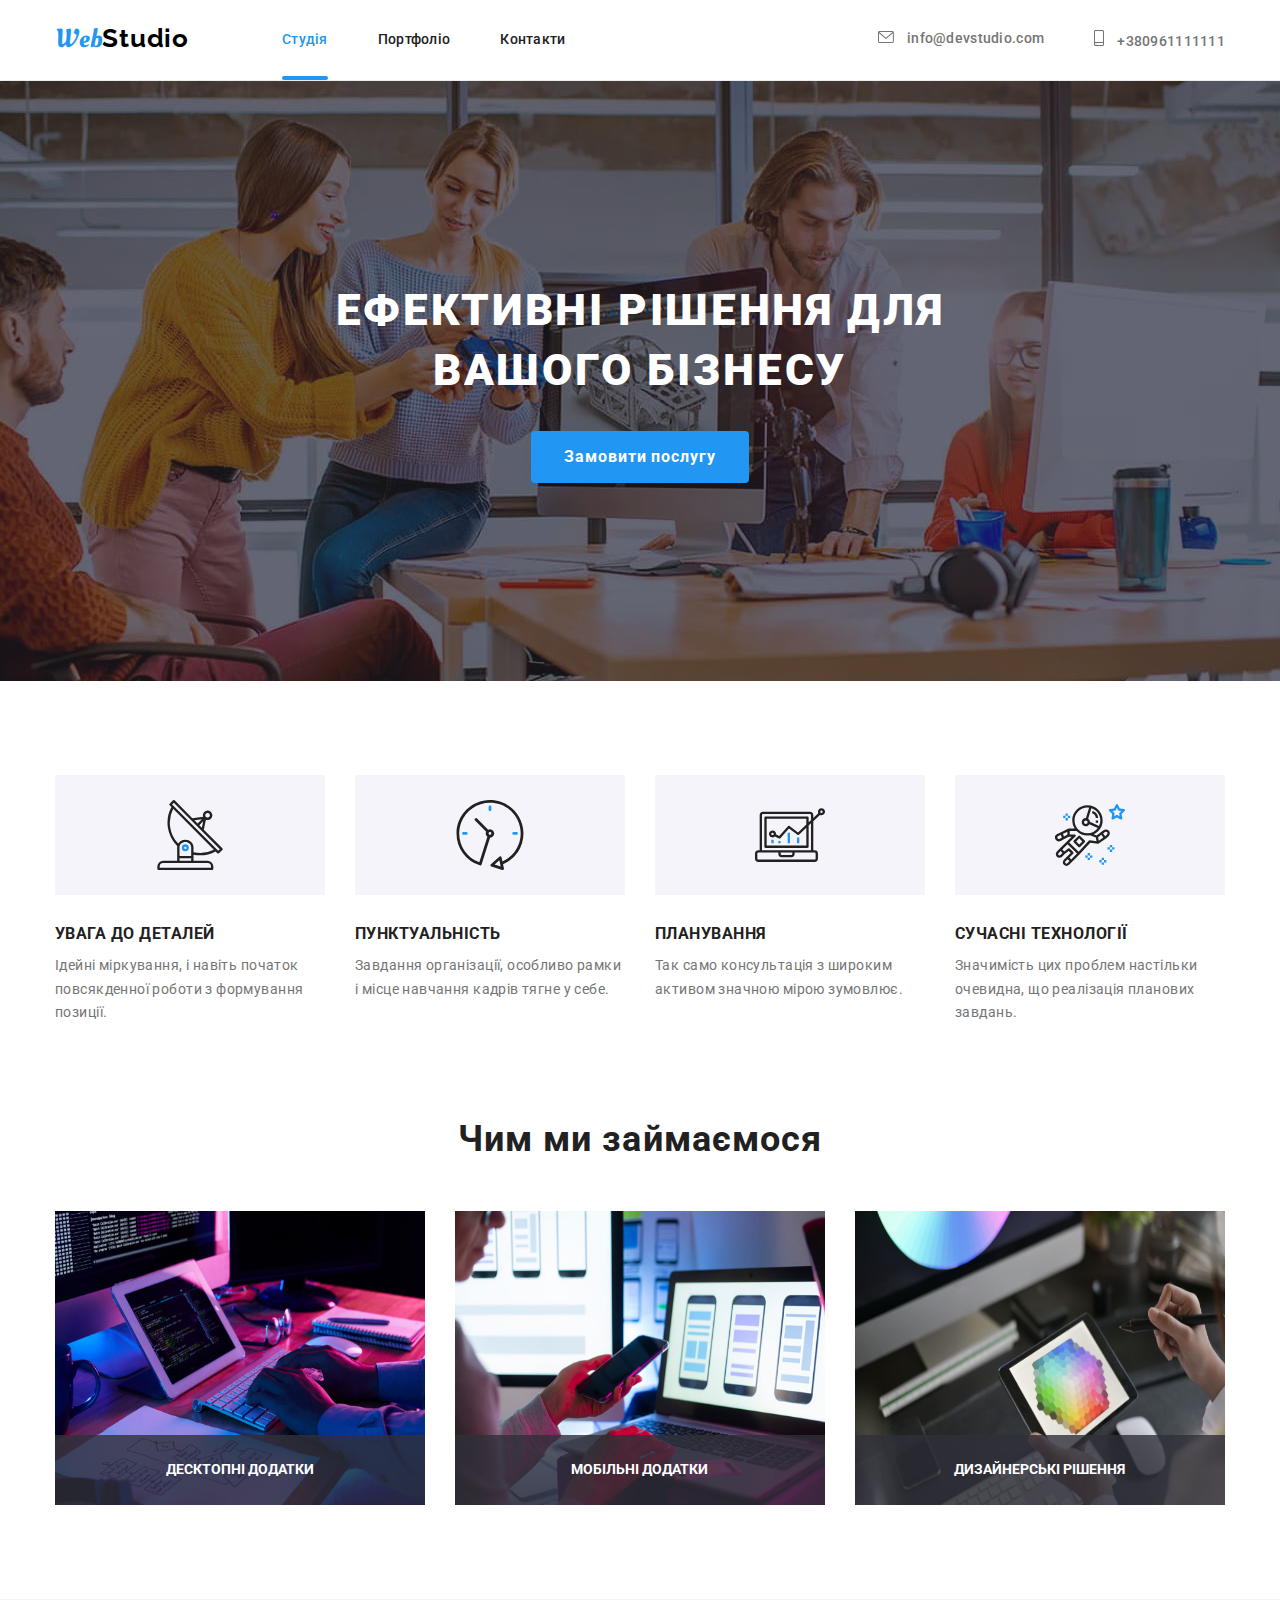
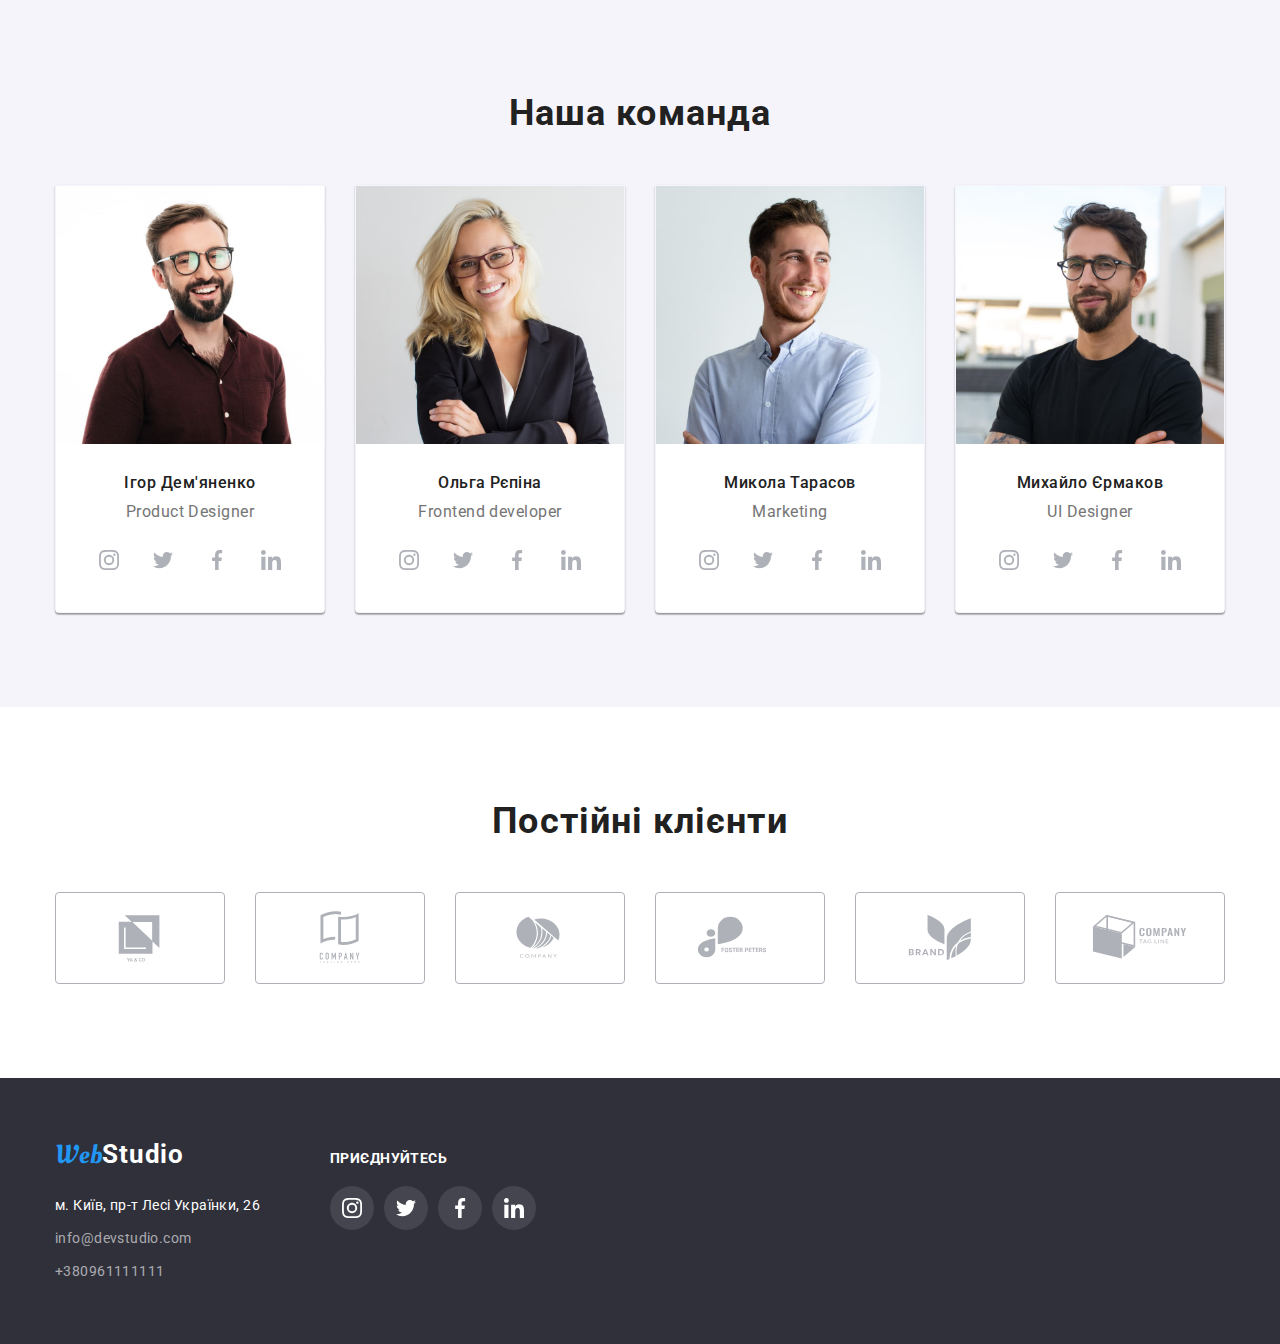
==== index.html @ 3631f1b7 "Copy from 5 to 6" ====
<!DOCTYPE html>
<html lang="uk">
  <head>
    <meta charset="UTF-8" />
    <meta http-equiv="X-UA-Compatible" content="IE=edge" />
    <meta name="viewport" content="width=device-width, initial-scale=1.0" />
    <title>WebStudio</title>
    <link
      href="https://fonts.googleapis.com/css2?family=Oleo+Script&family=Raleway:wght@700&family=Roboto:wght@400;500;700;900&display=swap"
      rel="stylesheet"
    />

    <link
      rel="stylesheet"
      href="https://cdnjs.cloudflare.com/ajax/libs/modern-normalize/1.1.0/modern-normalize.min.css"
      integrity="sha512-wpPYUAdjBVSE4KJnH1VR1HeZfpl1ub8YT/NKx4PuQ5NmX2tKuGu6U/JRp5y+Y8XG2tV+wKQpNHVUX03MfMFn9Q=="
      crossorigin="anonymous"
      referrerpolicy="no-referrer"
    />

    <link rel="stylesheet" href="./css/styles.css" />
  </head>
  <body>
    <!-- Page header -->
    <header class="header">
      <div class="container nav">
        <!-- The logo is a link -->
        <a href="/" class="logo link"> <span class="web">Web</span>Studio </a>
        <!-- Main navigation -->
        <nav>
          <ul class="site-nav list">
            <li class="item"><a href="" class="link current">Студія</a></li>
            <li class="item">
              <a href="./portfolio.html" class="link">Портфоліо</a>
            </li>
            <li class="item"><a href="" class="link">Контакти</a></li>
          </ul>
        </nav>
        <ul class="contacts list">
          <li class="item">
            <a href="maito:info@devstudio.com" class="link">
              <svg class="icon" width="16" height="12">
                <use href="./img/icons.svg#icon-envelope"></use>
              </svg>
              info@devstudio.com
            </a>
          </li>
          <li class="item">
            <a href="tel:+380961111111" class="link">
              <svg class="icon" width="10" height="16">
                <use href="./img/icons.svg#icon-smartphone"></use>
              </svg>
              +380961111111</a
            >
          </li>
        </ul>
      </div>
    </header>
    <!-- Unique page content -->
    <main>
      <section class="business">
        <div class="container">
          <h1 class="business-title">
            Ефективні рішення для <br />
            вашого бізнесу
          </h1>
          <button type="button" class="button" data-modal-open>
            Замовити послугу
          </button>
        </div>
        <!-- Backdrop -->
        <div class="backdrop is-hidden" data-modal>
          <div class="modal">
            <button type="button" class="icon-button" data-modal-close>
              <svg class="icon-comand-button" width="18" height="18">
                <use href="./img/icons.svg#icon-close"></use>
              </svg>
            </button>
          </div>
        </div>
      </section>
      <section class="section section-priority">
        <div class="container">
          <h2 class="section-title visually-hidden">Пріоритети</h2>
          <ul class="priority list">
            <li class="item">
              <div class="icon-features">
                <svg width="70" height="70">
                  <use href="./img/icons.svg#icon-antenna"></use>
                </svg>
              </div>

              <h3 class="section-title">УВАГА ДО ДЕТАЛЕЙ</h3>
              <p class="section-text">
                Ідейні міркування, і навіть початок повсякденної роботи з
                формування позиції.
              </p>
            </li>
            <li class="item">
              <div class="icon-features">
                <svg width="70" height="70">
                  <use href="./img/icons.svg#icon-clock"></use>
                </svg>
              </div>

              <h3 class="section-title">ПУНКТУАЛЬНІСТЬ</h3>
              <p class="section-text">
                Завдання організації, особливо рамки і місце навчання кадрів
                тягне у себе.
              </p>
            </li>
            <li class="item">
              <div class="icon-features">
                <svg width="70" height="70">
                  <use href="./img/icons.svg#icon-diagram"></use>
                </svg>
              </div>

              <h3 class="section-title">ПЛАНУВАННЯ</h3>
              <p class="section-text">
                Так само консультація з широким активом значною мірою зумовлює.
              </p>
            </li>

            <li class="item">
              <div class="icon-features">
                <svg width="70" height="70">
                  <use href="./img/icons.svg#icon-astronaut"></use>
                </svg>
              </div>

              <h3 class="section-title">СУЧАСНІ ТЕХНОЛОГІЇ</h3>
              <p class="section-text">
                Значимість цих проблем настільки очевидна, що реалізація
                планових завдань.
              </p>
            </li>
          </ul>
        </div>
      </section>
      <section class="section work">
        <div class="container">
          <h2 class="work-title">Чим ми займаємося</h2>
          <ul class="working list">
            <li class="item img-position">
              <img
                src="./img/photo5.jpg"
                alt="Coding"
                width="370"
                height="294"
              />
              <h3 class="position">ДЕСКТОПНІ ДОДАТКИ</h3>
            </li>
            <li class="item img-position">
              <img
                src="./img/photo6.jpg"
                alt="Mobile phone"
                width="370"
                height="294"
              />
              <h3 class="position">МОБІЛЬНІ ДОДАТКИ</h3>
            </li>
            <li class="item img-position">
              <img
                src="./img/photo7.jpg"
                alt="Colours"
                width="370"
                height="294"
              />
              <h3 class="position">ДИЗАЙНЕРСЬКІ РІШЕННЯ</h3>
            </li>
          </ul>
        </div>
      </section>
      <section class="section comand">
        <div class="container">
          <h2 class="comand-title">Наша команда</h2>
          <ul class="comand-list list">
            <li class="item">
              <img src="./img/photo1.jpg" alt="Product designer" width="270" />
              <div class="job-title">
                <h3 class="comand-name">Ігор Дем'яненко</h3>
                <p lang="en" class="comand-prof">Product Designer</p>

                <ul class="list comand-social">
                  <li class="icon-items">
                    <a href="" class="icon-link"
                      ><svg class="icon-comand" width="20" height="20">
                        <use href="./img/icons.svg#icon-instagram"></use></svg
                    ></a>
                  </li>
                  <li class="icon-items">
                    <a href="" class="icon-link"
                      ><svg class="icon-comand" width="20" height="20">
                        <use href="./img/icons.svg#icon-twitter"></use></svg
                    ></a>
                  </li>
                  <li class="icon-items">
                    <a href="" class="icon-link"
                      ><svg class="icon-comand" width="20" height="20">
                        <use href="./img/icons.svg#icon-facebook"></use></svg
                    ></a>
                  </li>
                  <li class="icon-items">
                    <a href="" class="icon-link"
                      ><svg class="icon-comand" width="20" height="20">
                        <use href="./img/icons.svg#icon-linkedin"></use></svg
                    ></a>
                  </li>
                </ul>
              </div>
            </li>
            <li class="item">
              <img
                src="./img/photo3.jpg"
                alt="Frontend developer"
                width="270"
              />
              <div class="job-title">
                <h3 class="comand-name">Ольга Рєпіна</h3>
                <p lang="en" class="comand-prof">Frontend developer</p>
                <ul class="list comand-social">
                  <li class="icon-items">
                    <a href="" class="icon-link"
                      ><svg class="icon-comand" width="20" height="20">
                        <use href="./img/icons.svg#icon-instagram"></use></svg
                    ></a>
                  </li>
                  <li class="icon-items">
                    <a href="" class="icon-link"
                      ><svg class="icon-comand" width="20" height="20">
                        <use href="./img/icons.svg#icon-twitter"></use></svg
                    ></a>
                  </li>
                  <li class="icon-items">
                    <a href="" class="icon-link"
                      ><svg class="icon-comand" width="20" height="20">
                        <use href="./img/icons.svg#icon-facebook"></use></svg
                    ></a>
                  </li>
                  <li class="icon-items">
                    <a href="" class="icon-link"
                      ><svg class="icon-comand" width="20" height="20">
                        <use href="./img/icons.svg#icon-linkedin"></use></svg
                    ></a>
                  </li>
                </ul>
              </div>
            </li>
            <li class="item">
              <img src="./img/photo4.jpg" alt="Marketing" width="270" />
              <div class="job-title">
                <h3 class="comand-name">Микола Тарасов</h3>
                <p lang="en" class="comand-prof">Marketing</p>
                <ul class="list comand-social">
                  <li class="icon-items">
                    <a href="" class="icon-link"
                      ><svg class="icon-comand" width="20" height="20">
                        <use href="./img/icons.svg#icon-instagram"></use></svg
                    ></a>
                  </li>
                  <li class="icon-items">
                    <a href="" class="icon-link"
                      ><svg class="icon-comand" width="20" height="20">
                        <use href="./img/icons.svg#icon-twitter"></use></svg
                    ></a>
                  </li>
                  <li class="icon-items">
                    <a href="" class="icon-link"
                      ><svg class="icon-comand" width="20" height="20">
                        <use href="./img/icons.svg#icon-facebook"></use></svg
                    ></a>
                  </li>
                  <li class="icon-items">
                    <a href="" class="icon-link"
                      ><svg class="icon-comand" width="20" height="20">
                        <use href="./img/icons.svg#icon-linkedin"></use></svg
                    ></a>
                  </li>
                </ul>
              </div>
            </li>
            <li class="item">
              <img src="./img/photo2.jpg" alt="UI Designer" width="270" />
              <div class="job-title">
                <h3 class="comand-name">Михайло Єрмаков</h3>
                <p lang="en" class="comand-prof">UI Designer</p>
                <ul class="list comand-social">
                  <li class="icon-items">
                    <a href="" class="icon-link"
                      ><svg class="icon-comand" width="20" height="20">
                        <use href="./img/icons.svg#icon-instagram"></use></svg
                    ></a>
                  </li>
                  <li class="icon-items">
                    <a href="" class="icon-link"
                      ><svg class="icon-comand" width="20" height="20">
                        <use href="./img/icons.svg#icon-twitter"></use></svg
                    ></a>
                  </li>
                  <li class="icon-items">
                    <a href="" class="icon-link"
                      ><svg class="icon-comand" width="20" height="20">
                        <use href="./img/icons.svg#icon-facebook"></use></svg
                    ></a>
                  </li>
                  <li class="icon-items">
                    <a href="" class="icon-link"
                      ><svg class="icon-comand" width="20" height="20">
                        <use href="./img/icons.svg#icon-linkedin"></use></svg
                    ></a>
                  </li>
                </ul>
              </div>
            </li>
          </ul>
        </div>
      </section>
      <!-- Постійні клієнти -->
      <section class="section">
        <div class="container">
          <h2 class="work-title">Постійні клієнти</h2>
          <ul class="list client-list">
            <li class="client-items">
              <a href="" class="client-link">
                <svg class="icon-client" width="106" height="60">
                  <use href="./img/icons.svg#icon-Logo"></use>
                </svg>
              </a>
            </li>
            <li class="client-items">
              <a href="" class="client-link">
                <svg class="icon-client" width="106" height="60">
                  <use href="./img/icons.svg#icon-Logo-1"></use>
                </svg>
              </a>
            </li>
            <li class="client-items">
              <a href="" class="client-link">
                <svg class="icon-client" width="106" height="60">
                  <use href="./img/icons.svg#icon-Logo-2"></use>
                </svg>
              </a>
            </li>
            <li class="client-items">
              <a href="" class="client-link">
                <svg class="icon-client" width="106" height="60">
                  <use href="./img/icons.svg#icon-Logo-3"></use>
                </svg>
              </a>
            </li>
            <li class="client-items">
              <a href="" class="client-link">
                <svg class="icon-client" width="106" height="60">
                  <use href="./img/icons.svg#icon-Logo-4"></use>
                </svg>
              </a>
            </li>
            <li class="client-items">
              <a href="" class="client-link">
                <svg class="icon-client" width="106" height="60">
                  <use href="./img/icons.svg#icon-Logo-5"></use>
                </svg>
              </a>
            </li>
          </ul>
        </div>
      </section>
    </main>
    <!-- ФУТЕР -->
    <footer class="footer">
      <div class="container social-networks">
        <div>
          <a href="/" class="logo-footer link">
            <span class="web">Web</span>Studio
          </a>
          <address>
            <ul class="address-list list">
              <li class="address item">м. Київ, пр-т Лесі Українки, 26</li>
              <li class="item">
                <a href="maito:info@devstudio.com" class="link-footer link">
                  info@devstudio.com</a
                >
              </li>
              <li class="item">
                <a href="tel:+380961111111" class="link-footer link">
                  +380961111111</a
                >
              </li>
            </ul>
          </address>
        </div>
        <div class="social-network">
          <p class="join">ПРИЄДНУЙТЕСЬ</p>
          <ul class="list social-list">
            <li class="socil-items">
              <a href="" class="social-links">
                <svg class="icon-social-links" width="20" height="20">
                  <use href="./img/icons.svg#icon-instagram"></use>
                </svg>
              </a>
            </li>
            <li class="socil-items">
              <a href="" class="social-links">
                <svg class="icon-social-links" width="20" height="20">
                  <use href="./img/icons.svg#icon-twitter"></use>
                </svg>
              </a>
            </li>
            <li class="socil-items">
              <a href="" class="social-links">
                <svg class="icon-social-links" width="20" height="20">
                  <use href="./img/icons.svg#icon-facebook"></use>
                </svg>
              </a>
            </li>
            <li class="socil-items">
              <a href="" class="social-links">
                <svg class="icon-social-links" width="20" height="20">
                  <use href="./img/icons.svg#icon-linkedin"></use>
                </svg>
              </a>
            </li>
          </ul>
        </div>
      </div>
    </footer>
    <script src="./js/modal.js"></script>
  </body>
</html>
---- css/styles.css ----
*,
*::before,
*::after {
  box-sizing: border-box;
}
img {
  display: block;
  max-width: 100%;
}

:root {
  --primary-text-color: #757575;
  --accent-color: #2196f3;
  --title-text-color: #212121;
  --secondary-text-color: #ffffff;
}
body {
  background-color: #ffffff;
  color: var(--primary-text-color);
  font-family: Roboto, sans-serif;
  font-size: 14px;
  margin: 0px;
}

.list {
  list-style: none;
  margin: 0;
  padding: 0;
}
.link {
  text-decoration: none;
}

.logo {
  color: #000000;
  font-family: 'Raleway', sans-serif;
  font-weight: 700;
  font-size: 26px;
  line-height: 1.19;
  letter-spacing: 0.03em;
  transition: color 250ms cubic-bezier(0.4, 0, 0.2, 1);
}

.logo:hover,
.logo-footer:hover {
  color: var(--accent-color);
}
.web {
  color: var(--accent-color);
  font-family: Oleo Script, cursive;
  font-size: 26px;
  line-height: 1.38;
  font-weight: 400;
  letter-spacing: 0.03em;
}
/* site-nav */
.site-nav .link {
  color: var(--title-text-color);
  font-style: normal;
  font-weight: 500;
  line-height: 1.14;
  letter-spacing: 0.02em;
  display: block;
  padding-top: 32px;
  padding-bottom: 32px;
  transition: color 250ms cubic-bezier(0.4, 0, 0.2, 1);
}

.site-nav .link:hover,
.site-nav .link:focus {
  color: var(--accent-color);
}
.site-nav .link.current {
  color: var(--accent-color);
  position: relative;
}
.link.current::after {
  content: '';
  width: 100%;
  height: 4px;
  background-color: var(--accent-color);
  display: block;
  border-radius: 2px;
  position: absolute;
  left: 0;
  bottom: 0;
}

.contacts .link {
  color: var(--primary-text-color);
  font-weight: 500;
  line-height: 1.14;
  letter-spacing: 0.02em;
  padding-top: 32px;
  padding-bottom: 32px;
  transition: color 250ms cubic-bezier(0.4, 0, 0.2, 1);
}
.contacts .link:hover,
.contacts .link:focus {
  color: var(--accent-color);
}
.business {
  background-color: #2f303a;
  text-align: center;
  padding: 200px 0px;

  max-width: 1600px;
  height: 600px;
  margin-left: auto;
  margin-right: auto;
  background-image: linear-gradient(
      to right,
      rgba(47, 48, 58, 0.4),
      rgba(47, 48, 58, 0.4)
    ),
    url('../img/hero.jpg');
  background-repeat: no-repeat;
  background-position: center;
  background-size: cover;
}

.business-title {
  color: var(--secondary-text-color);
  font-weight: 900;
  font-size: 44px;
  line-height: 1.36;
  text-align: center;
  letter-spacing: 0.06em;
  text-transform: uppercase;

  margin-bottom: 30px;
}

.button {
  font-family: inherit;
  cursor: pointer;
  color: var(--secondary-text-color);
  background-color: var(--accent-color);
  font-family: inherit;
  font-weight: 700;
  font-size: 16px;
  line-height: 1.87;
  display: inline-block;
  align-items: center;
  text-align: center;
  letter-spacing: 0.06em;

  border: 1px solid transparent;
  border-radius: 4px;
  padding: 10px 32px;
  min-width: 152px;
  transition: background-color 250ms cubic-bezier(0.4, 0, 0.2, 1);
}
.button:hover,
.button:focus {
  background-color: #188ce8;
}

.button-p {
  font-family: inherit;
  cursor: pointer;
  color: var(--title-text-color);
  background-color: #f5f4fa;
  font-weight: 500;
  font-size: 16px;
  line-height: 1.62;
  letter-spacing: 0.02em;

  border: 1px solid transparent;
  border-radius: 4px;

  display: inline-block;
  align-items: center;
  text-align: center;
  padding: 6px 22px;
  transition: background-color 250ms cubic-bezier(0.4, 0, 0.2, 1),
    color 250ms cubic-bezier(0.4, 0, 0.2, 1),
    box-shadow 250ms cubic-bezier(0.4, 0, 0.2, 1);
}
.button-p:hover,
.button-p:focus {
  color: var(--secondary-text-color);
  background-color: var(--accent-color);
  box-shadow: 0px 3px 1px rgba(0, 0, 0, 0.1), 0px 1px 2px rgba(0, 0, 0, 0.08),
    0px 2px 2px rgba(0, 0, 0, 0.12);
}

.section-title {
  color: var(--title-text-color);
  font-weight: 700;
  line-height: 1.14;
  letter-spacing: 0.03em;
  text-transform: uppercase;
}

.section-text {
  color: var(--primary-text-color);
  line-height: 1.71;
  letter-spacing: 0.03em;
}
.work-title,
.comand-title {
  color: var(--title-text-color);
  font-weight: 700;
  font-size: 36px;
  line-height: 1.16;
  text-align: center;
  letter-spacing: 0.03em;
}
/* text-position (Чим ми займаємося) */
.position {
  position: absolute;
  bottom: 0;
  left: 0;
  width: 370px;
  height: 70px;
  background: rgba(47, 48, 58, 0.8);

  text-align: center;
  padding-top: 27px;
  padding-bottom: 27px;
  color: var(--secondary-text-color);
  font-weight: 700;
  font-size: 14px;
  line-height: 1.14;
  text-transform: uppercase;
}
.img-position {
  position: relative;
}
.comand-name {
  color: var(--title-text-color);
  font-weight: 500;
  font-size: 16px;
  line-height: 1.18;
  letter-spacing: 0.03em;
}
.comand-prof {
  font-weight: 400;
  font-size: 16px;
  line-height: 1.18;
  letter-spacing: 0.03em;
  margin-bottom: 16px;
}

.name {
  color: var(--title-text-color);
  font-weight: 700;
  font-size: 18px;
  line-height: 2;
  letter-spacing: 0.06em;
}
.filter {
  color: var(--primary-text-color);
  font-weight: 400;
  font-size: 16px;
  line-height: 1.87;
  letter-spacing: 0.03em;
}
.footer {
  background-color: #2f303a;
}
.logo-footer {
  color: var(--secondary-text-color);
  font-weight: 700;
  font-size: 26px;
  line-height: 1.19;
  letter-spacing: 0.03em;
  transition: color 250ms cubic-bezier(0.4, 0, 0.2, 1);
}
.address {
  font-style: normal;
  color: var(--secondary-text-color);
  font-weight: 400;
  font-size: 14px;
  line-height: 1.71;
  letter-spacing: 0.03em;
}
.link-footer {
  color: rgba(255, 255, 255, 0.6);
  font-style: normal;
  font-weight: 400;
  font-size: 14px;
  line-height: 1.71;
  letter-spacing: 0.03em;
  transition: color 250ms cubic-bezier(0.4, 0, 0.2, 1);
}
.link-footer:hover,
.link-footer:focus {
  color: var(--accent-color);
}

.visually-hidden {
  position: absolute;
  white-space: nowrap;
  width: 1px;
  height: 1px;
  overflow: hidden;
  border: 0;
  padding: 0;
  clip: rect(0 0 0 0);
  clip-path: inset(50%);
  margin: -1px;
}
h1,
h2,
h3,
h4,
h5,
h6,
p {
  margin: 0;
}
/* Container */
.container {
  width: 1200px;
  padding-left: 15px;
  padding-right: 15px;
  margin: 0 auto;
}
/* Header */
.header {
  border-bottom: 1px solid #ececec;
}

.site-nav {
  display: flex;
  margin-left: 93px;
}
.site-nav .item:not(:last-child) {
  margin-right: 50px;
}
.contacts {
  display: flex;
  margin-left: auto;
}
.contacts .item + .item {
  margin-left: 50px;
}
.nav {
  display: flex;
  align-items: center;
}

/* Main */
.list .section-title {
  margin-bottom: 10px;
}
.priority {
  display: flex;
  flex-wrap: wrap;
}
.section {
  padding-top: 94px;
  padding-bottom: 94px;
}

.priority .item {
  width: 270px;
  margin-right: 30px;
}

.priority .item:last-child {
  margin-right: 0;
}
.working {
  display: flex;
}
.work-title {
  margin-bottom: 50px;
}
.working .item {
  margin-right: 30px;
  width: calc((100% - 60px) / 3);
}
.working .item:last-child {
  margin-right: 0;
}

.section.comand {
  background-color: #f5f4fa;
}
.comand-list {
  display: flex;
}
.comand-title {
  margin-bottom: 50px;
}
.comand-list .item {
  width: calc((100% - 90px) * 4);
  margin-right: 30px;
  border: 1px solid transparent;
  border-radius: 0px 0px 4px 4px;
  box-shadow: 0px 1px 3px rgba(0, 0, 0, 0.12), 0px 1px 1px rgba(0, 0, 0, 0.14),
    0px 2px 1px rgba(0, 0, 0, 0.2);
}
.comand-list .item:last-child {
  margin-right: 0;
}
.job-title {
  text-align: center;
  padding-top: 30px;
  padding-bottom: 30px;
  background-color: #ffffff;
}
.comand-name {
  margin-bottom: 10px;
}
.button-list {
  display: flex;
  justify-content: center;
  margin-bottom: 50px;
}

.button-list .item:not(:last-child) {
  margin-right: 8px;
}
.project-list {
  display: flex;
  flex-wrap: wrap;
  gap: 30px;
}
.project-list .item {
  width: calc((100% - 60px) / 3);
}

.hovery:hover,
.hovery:focus {
  box-shadow: 0px 3px 1px rgba(0, 0, 0, 0.1), 0px 1px 2px rgba(0, 0, 0, 0.08),
    0px 2px 2px rgba(0, 0, 0, 0.12);
}
.hovery:hover .text-overlay,
.hovery:focus .text-overlay {
  transform: translateY(0);
}
.hovery:hover .img-overlay::before,
.hovery:focus .img-overlay::before {
  transform: translateY(0);
}

.name-project {
  padding: 20px 24px;
  border: 1px solid #eeeeee;
}
.name {
  margin-bottom: 4px;
}
.section-priority {
  padding-bottom: 0px;
}

/* Footer */

.footer {
  padding-top: 60px;
  padding-bottom: 60px;
}

.logo-footer {
  display: inline-block;
  margin-bottom: 20px;
}

.address-list .item {
  margin-bottom: 9px;
}

.address-list .item:last-child {
  margin-bottom: 0px;
}

/* Спрайт */
.icon {
  fill: currentColor;
  margin-right: 10px;
}
.icon-features {
  display: flex;
  justify-content: center;
  align-items: center;
  background-color: #f5f4fa;
  margin-bottom: 30px;
  height: 120px;
}

.social-links {
  width: 44px;
  height: 44px;
  border-radius: 50%;
  background-color: rgba(255, 255, 255, 0.1);
  text-decoration: none;
  display: flex;
  align-items: center;
  justify-content: center;
  transition: background-color 250ms cubic-bezier(0.4, 0, 0.2, 1);
}

.social-networks {
  display: flex;
  align-items: baseline;
}

.social-network {
  margin-left: 70px;
}

.social-list {
  display: flex;
  gap: 10px;
}

.icon-social-links {
  fill: var(--secondary-text-color);
}

.social-links:hover,
.social-links:focus {
  background-color: var(--accent-color);
}

.join {
  text-align: left;
  margin-bottom: 20px;
  font-weight: 700;
  letter-spacing: 0.03em;
  text-transform: uppercase;
  color: #ffffff;
}

.comand-social {
  display: flex;
  align-items: center;
  justify-content: center;
}
.icon-comand {
  fill: #afb1b8;
  transition: fill 250ms cubic-bezier(0.4, 0, 0.2, 1);
}
.icon-items {
  margin-left: 10px;
}
.icon-items:nth-child(1) {
  margin-left: 0px;
}
.icon-link {
  width: 44px;
  height: 44px;
  text-decoration: none;
  display: flex;
  border-radius: 50%;
  align-items: center;
  justify-content: center;
  transition: background-color 250ms cubic-bezier(0.4, 0, 0.2, 1);
}

.icon-link:hover,
.icon-link:focus {
  background-color: var(--accent-color);
  border-radius: 50%;
}
.icon-link:hover .icon-comand,
.icon-link:focus .icon-comand {
  fill: #ffffff;
}
.icon-client {
  fill: #afb1b8;
  transition: fill 250ms cubic-bezier(0.4, 0, 0.2, 1);
}
.client-list {
  display: flex;
  align-items: center;
  justify-content: center;
}
.client-link {
  text-decoration: none;
  display: flex;
  align-items: center;
  justify-content: center;
  width: 170px;
  height: 92px;
  border: 1px solid #afb1b8;
  border-radius: 4px;
  transition: border 250ms cubic-bezier(0.4, 0, 0.2, 1);
}
.client-items {
  margin-left: 30px;
}

.client-items:nth-child(1) {
  margin-left: 0px;
}
.client-link:hover,
.client-link:focus {
  fill: var(--accent-color);
  border: 1px solid var(--accent-color);
}
.client-link:hover .icon-client,
.client-link:focus .icon-client {
  fill: var(--accent-color);
}

/* Backdrop */
.backdrop {
  position: fixed;
  top: 0;
  left: 0;
  width: 100%;
  height: 100%;
  background-color: rgba(0, 0, 0, 0.2);
  opacity: 1;
  transition: opacity 250ms cubic-bezier(0.4, 0, 0.2, 1);
}
.backdrop.is-hidden {
  opacity: 0;
  pointer-events: none;
  visibility: hidden;
}
.backdrop.is-hidden .modal {
  transform: translate(-50%, -50%) scale(0.9);
}
.modal {
  position: absolute;
  top: 50%;
  left: 50%;
  min-height: 581px;
  min-width: 528px;
  background-color: #ffffff;
  box-shadow: 0px 1px 3px rgba(0, 0, 0, 0.12), 0px 1px 1px rgba(0, 0, 0, 0.14),
    0px 2px 1px rgba(0, 0, 0, 0.2);
  border-radius: 4px;
  transform: translate(-50%, -50%) scale(1);
  transition: transform 250ms cubic-bezier(0.4, 0, 0.2, 1);
}
.icon-comand-button {
  fill: #000000;
}

.icon-button {
  width: 30px;
  height: 30px;
  text-decoration: none;
  border-radius: 50%;
  background-color: #ffffff;
  border: 1px solid rgba(0, 0, 0, 0.1);
  display: flex;
  align-items: center;
  justify-content: center;
  position: absolute;
  top: 8px;
  right: 8px;
}

/* OVERLAY PORTFOLIO */
.overlay {
  position: relative;
  overflow: hidden;
}

.img-overlay::before {
  display: inline-block;
  position: absolute;
  content: '';
  top: 0;
  left: 0;
  width: 100%;
  height: 100%;
  background-color: rgba(33, 150, 243, 0.9);
  transform: translateY(100%);
  transition: transform 250ms cubic-bezier(0.4, 0, 0.2, 1);
}
.text-overlay {
  position: absolute;
  top: 0;
  left: 0;
  transform: translateY(100%);
  transition: transform 250ms cubic-bezier(0.4, 0, 0.2, 1);
  display: inline-block;
  text-align: left;
  padding: 63px 24px;
  font-weight: 400;
  font-size: 18px;
  line-height: 1.55;
  color: var(--secondary-text-color);
  letter-spacing: 0.03em;
}

/* .icon-link:hover,
    .icon-link:focus {
      background-color: var(--accent-color);
      border-radius: 50%;} */
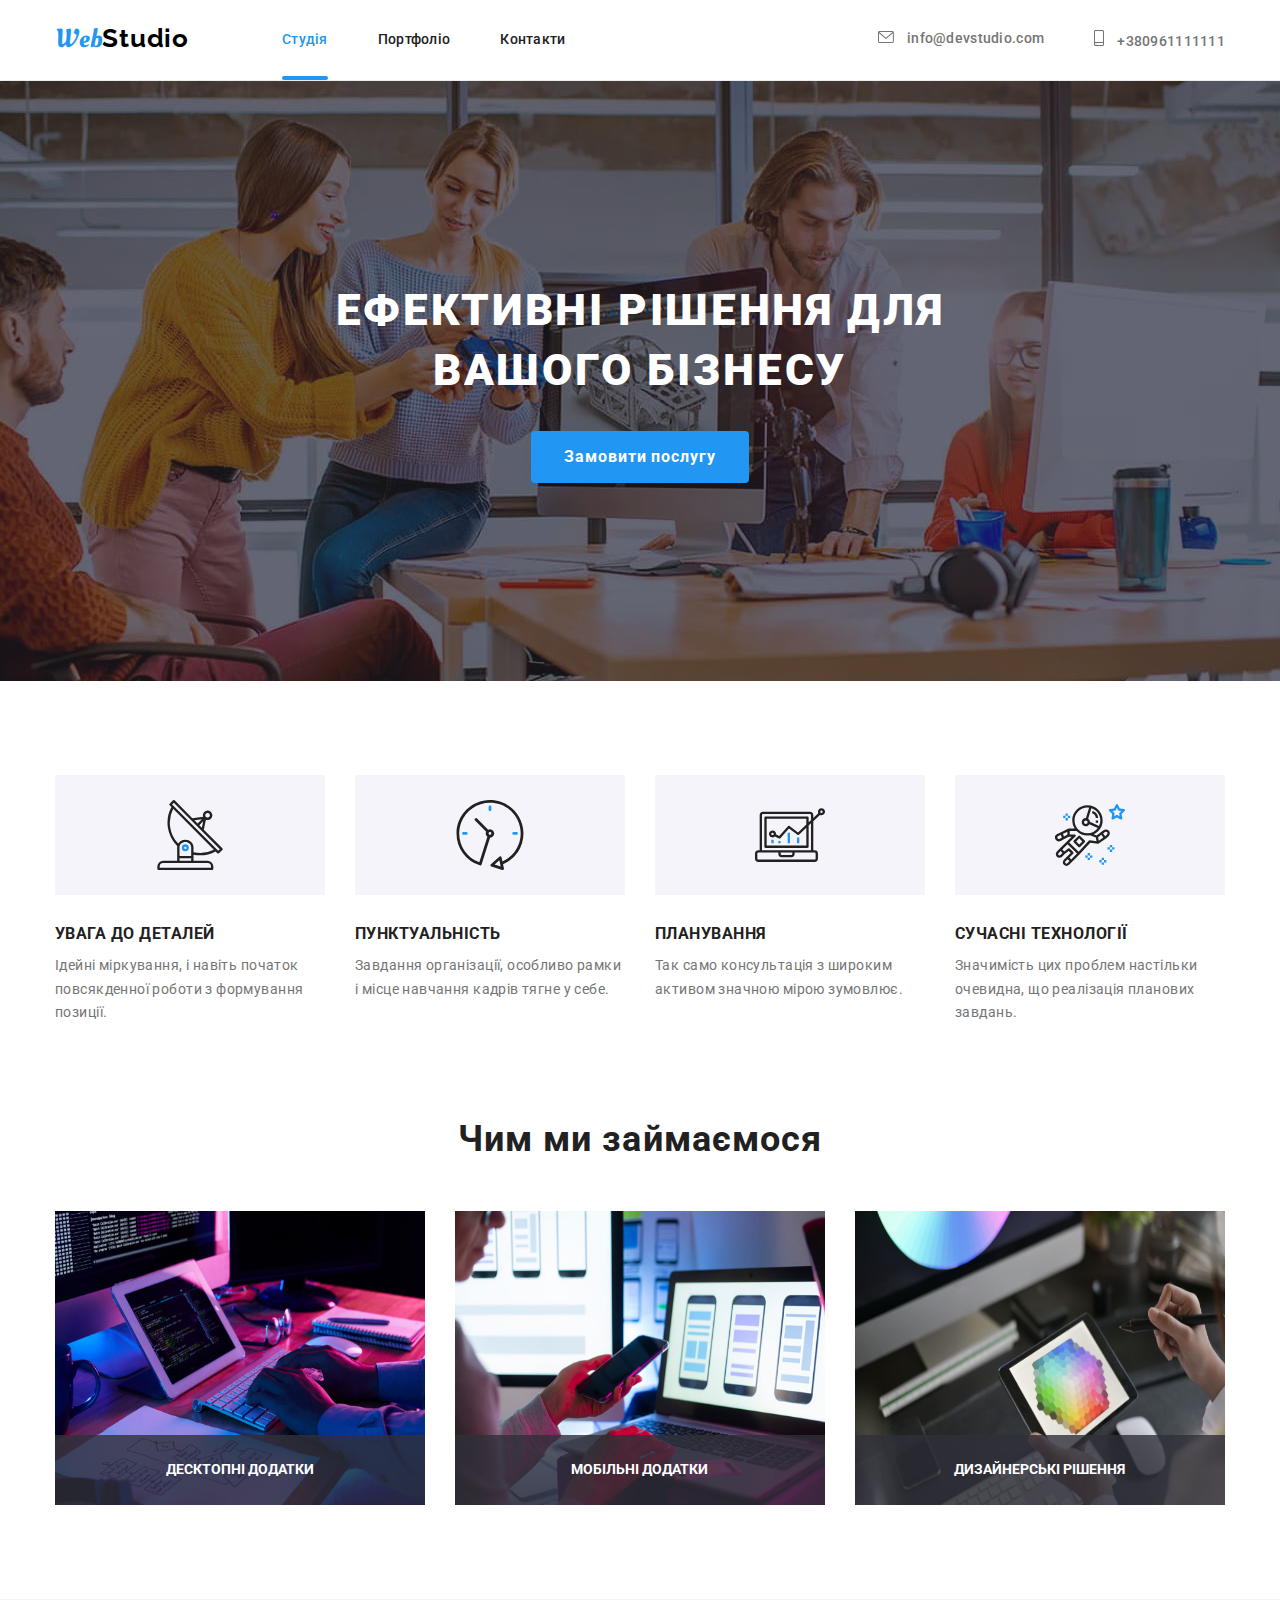
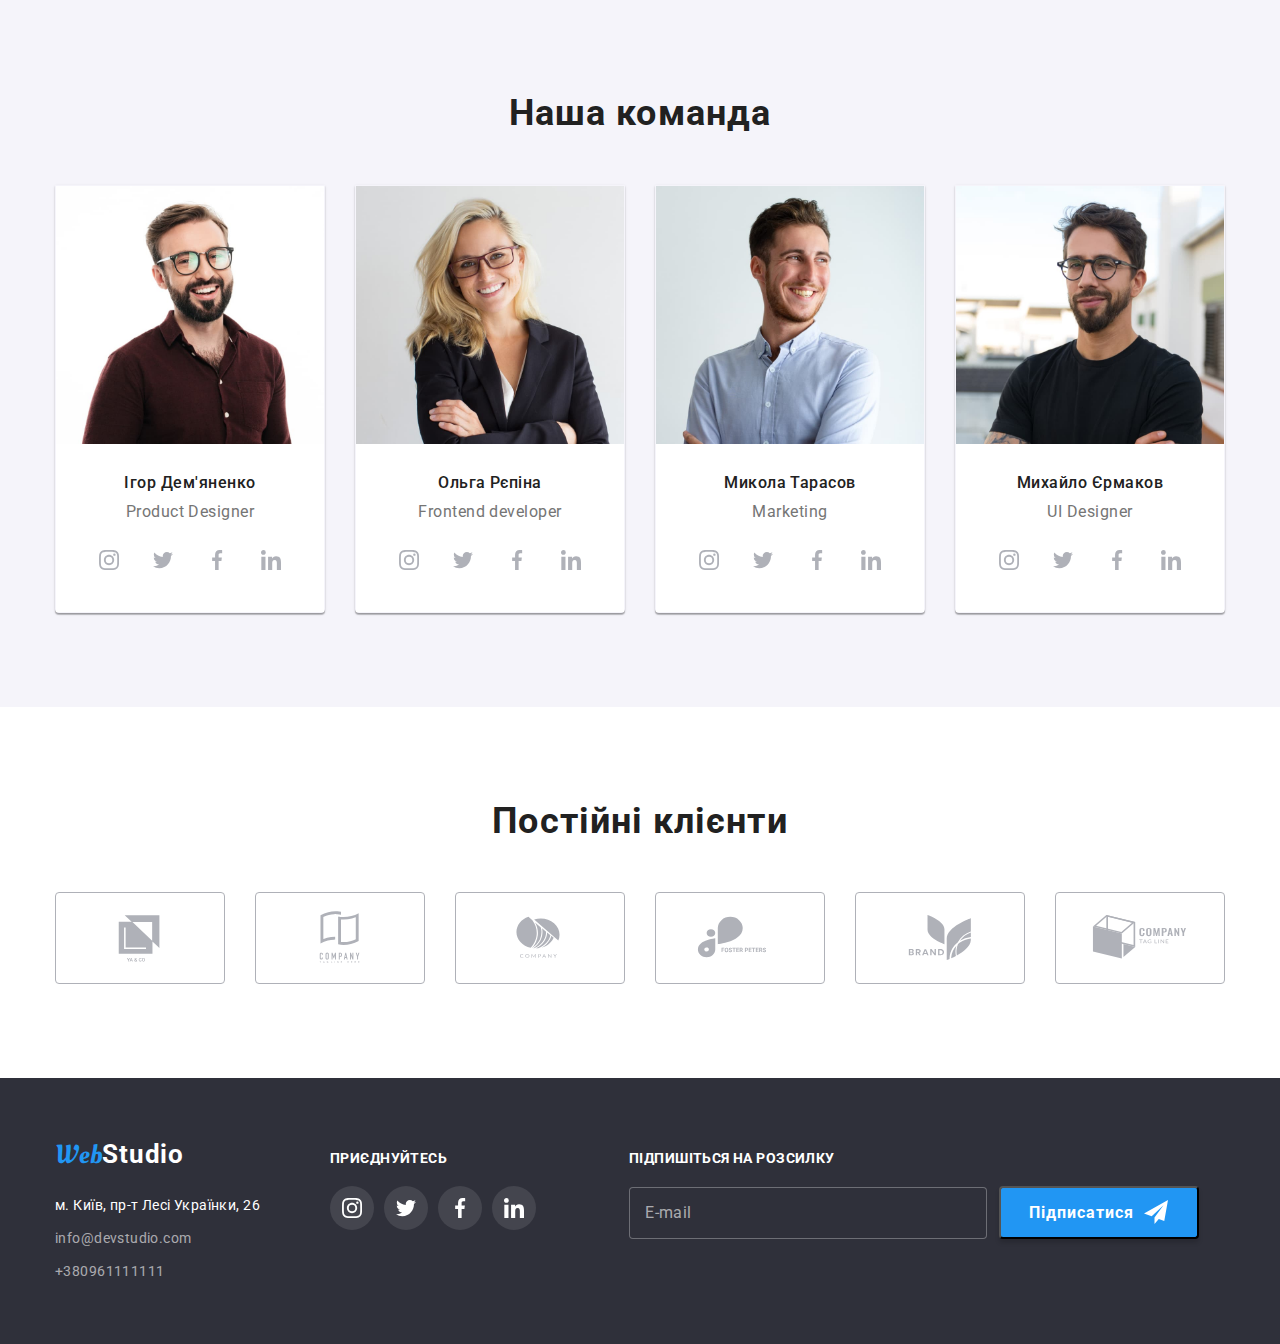
==== commit 2cf97f89: "Hw-06 footer form finish" ====
--- a/index.html
+++ b/index.html
@@ -423,7 +423,24 @@
             </li>
           </ul>
         </div>
+
+            <!-- FORM -->
+            <form class="form">
+              <div class="form-group">
+                <label class="form-label">
+                  <span class="label-text">Підпишіться на розсилку</span>
+                  <input type="email" name="mail" placeholder="E-mail" class="form-input">
+                </label>
+                <button type="submit" class="button-form">Підписатися
+                  <svg class="icon-form" width="24" height="24">
+                    <use href="./img/icons.svg#icon-send"></use>
+                  </svg>
+                </button>
+              </div>
+              
+            </form>
       </div>
+                       
     </footer>
     <script src="./js/modal.js"></script>
   </body>
--- a/css/styles.css
+++ b/css/styles.css
@@ -684,6 +684,72 @@
   letter-spacing: 0.03em;
 }
 
+                /* FORM */
+
+.form {
+  margin-left: 93px;
+}
+.form-label {
+  display: flex;
+  flex-direction: column;
+} 
+.form-group {
+  display:flex;
+  align-items:flex-end;
+}
+.button-form {
+    font-family: inherit;
+    cursor: pointer;
+    color: var(--secondary-text-color);
+    background-color: var(--accent-color);
+    
+    font-weight: 700;
+    font-size: 16px;
+    line-height: 1.87;
+    display: flex;
+    align-items: center;
+    text-align: center;
+    letter-spacing: 0.06em;
+    margin-left: 12px;
+    box-shadow: 0px 4px 4px rgba(0, 0, 0, 0.15);
+    border-radius: 4px;
+    padding: 10px 28px;
+    min-width: 200px;
+    transition: background-color 250ms cubic-bezier(0.4, 0, 0.2, 1);
+}
+.label-text {
+   font-family:inherit;
+
+    font-weight: 700;
+    font-size: 14px;
+    line-height: 1.14;
+    letter-spacing: 0.03em;
+    text-transform: uppercase;
+    color:var(--secondary-text-color);
+    margin-bottom: 20px;
+}
+.form-input {
+  padding: 15px;
+  border: 1px solid rgba(255, 255, 255, 0.3);
+  border-radius: 4px;
+  font-family: inherit;
+  font-size: 16px;
+  line-height: 1.25;
+  letter-spacing: 0.03em;
+  background-color: #2F303A;
+  min-width: 358px;
+  
+}
+.form-input::placeholder {
+  color: rgba(255, 255, 255, 0.6);
+}
+.icon-form {
+  fill: currentColor;
+  margin-left: 10px;
+  }
+
+
+
 /* .icon-link:hover,
     .icon-link:focus {
       background-color: var(--accent-color);
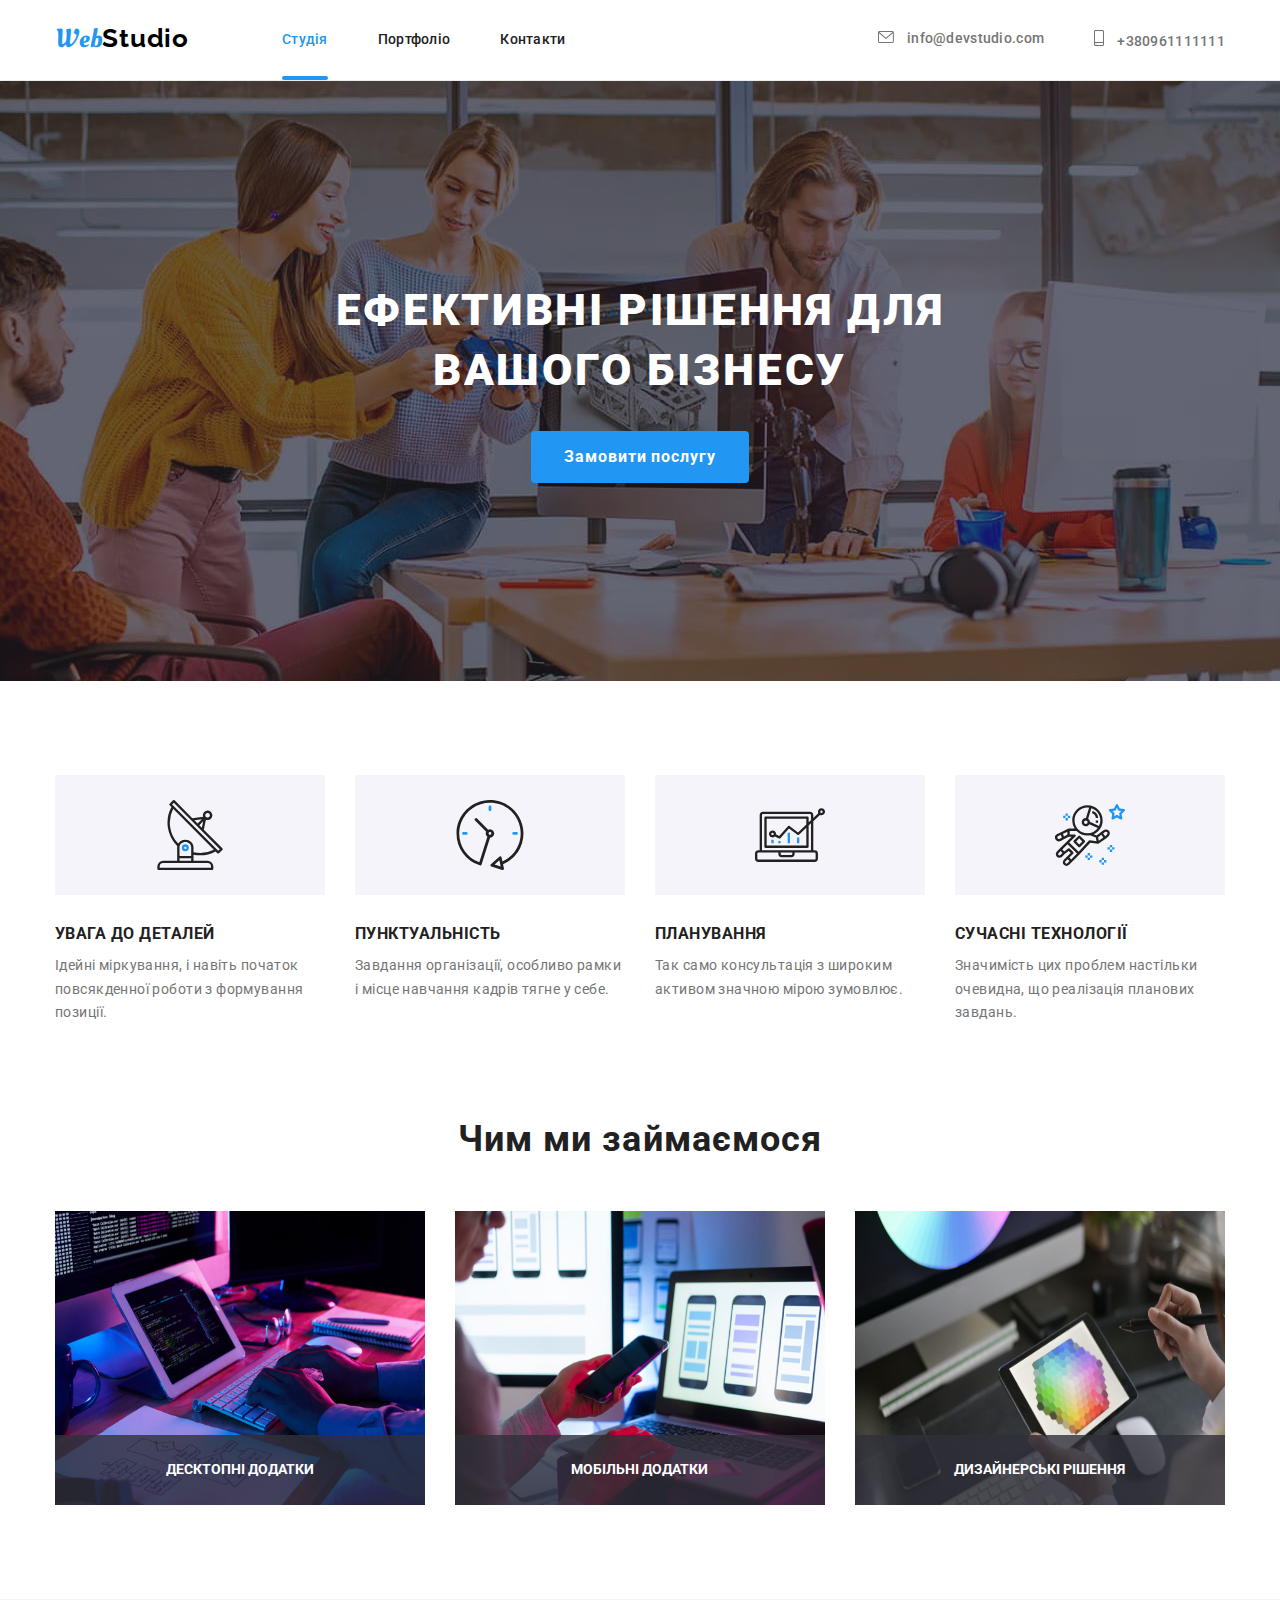
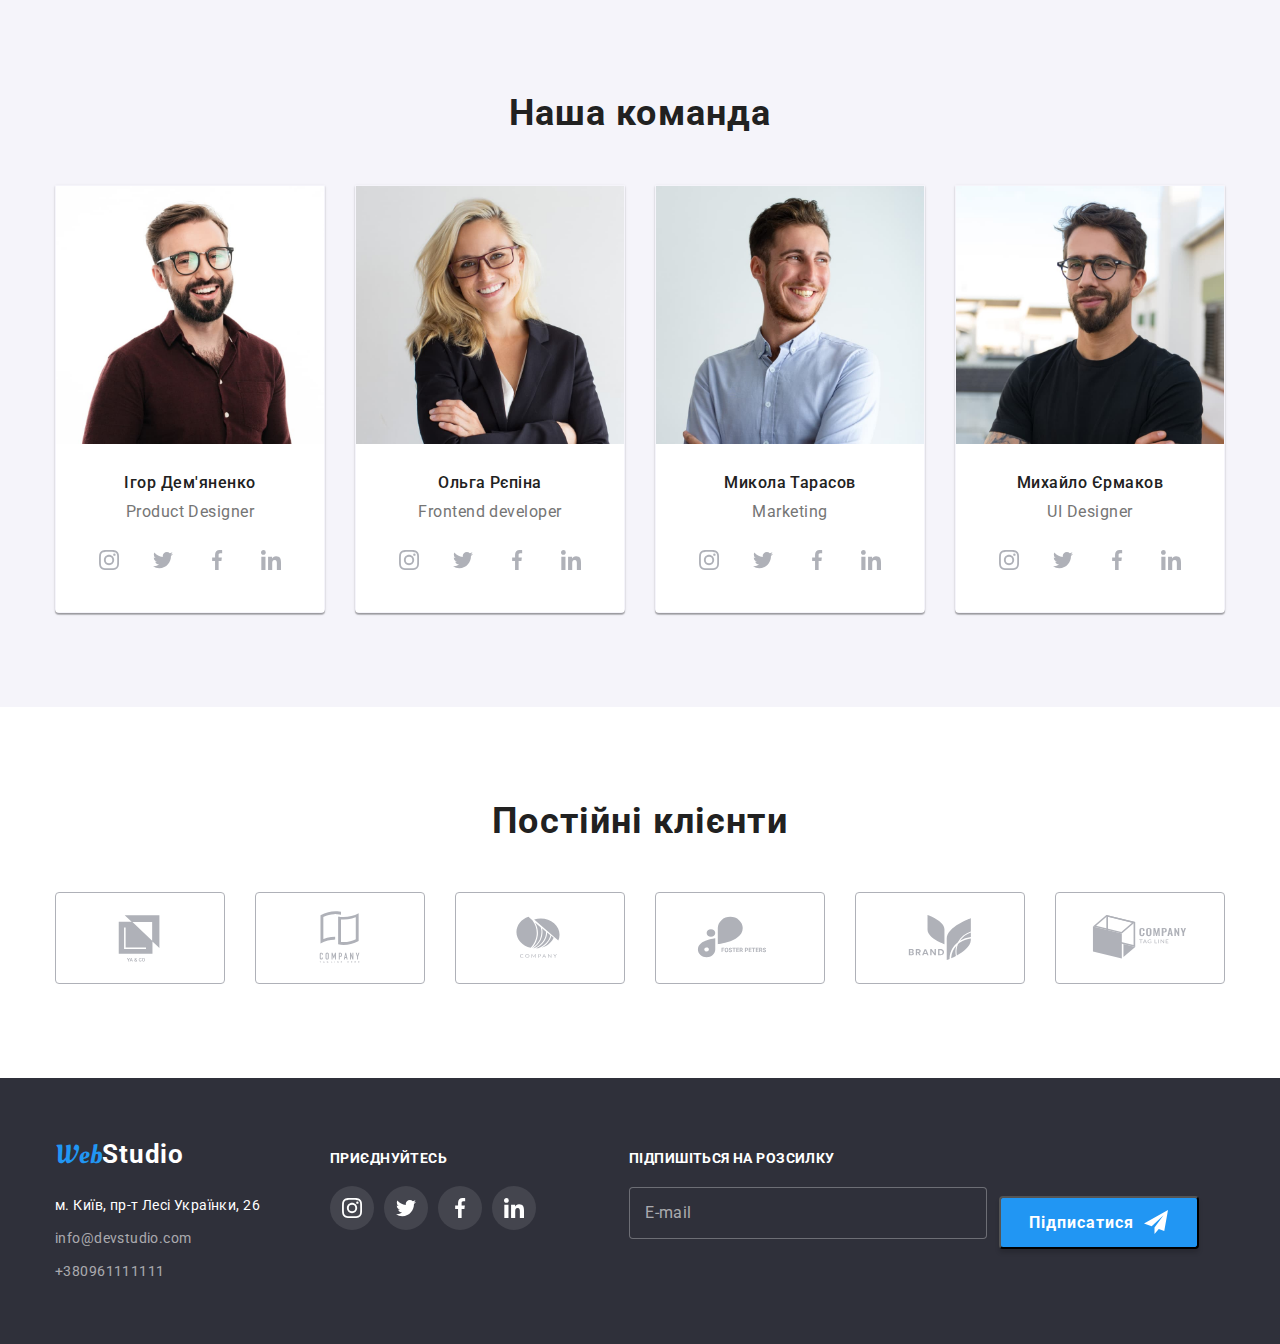
==== commit e4001c0c: "10.10.2022" ====
--- a/index.html
+++ b/index.html
@@ -76,6 +76,47 @@
                 <use href="./img/icons.svg#icon-close"></use>
               </svg>
             </button>
+             <!-- Form-modal -->
+            <form class="form-modal">
+              <h2 class="form-name">Залиште свої дані, ми вам передзвонимо</h2>
+              <label class="form-field-modal">
+                <span class="label-text-modal">Ім'я</span>
+                
+                  <svg class="icon-label-modal" width="12" height="12">
+                    <use href="./img/icons.svg#icon-man"></use>
+                  </svg>
+                
+                <input type="text" name="username" class="form-input-modal" placeholder=" ">
+              </label>
+              <label class="form-field-modal">
+                <span class="label-text-modal">Телефон</span>
+                <svg class="icon-label-modal" width="13" height="13">
+                  <use href="./img/icons.svg#icon-tel"></use>
+                </svg>
+                <input type="tel" name="phone-number" class="form-input-modal" placeholder=" ">
+              </label>
+              <label class="form-field-modal">
+                <span class="label-text-modal">Пошта</span>
+                <svg class="icon-label-modal" width="15" height="12">
+                  <use href="./img/icons.svg#icon-mail"></use>
+                </svg>
+                <input type="email" name="email" class="form-input-modal" placeholder=" ">
+              </label>
+              <label>
+                <span class="label-text-modal">Коментар</span>
+                <textarea name="feedback"  class="form-input-modal area" placeholder="Введіть текст"></textarea>
+              </label>
+              <label class="label-license">
+                <span class="label-text-license">Погоджуюся з розсилкою та приймаю Умови договору</span>
+                <input type="checkbox" name="license" placeholder=" ">
+              </label>
+              <button type="submit" class="button-form-modal">Відправити</button>
+            </form>
+
+
+              
+              
+
           </div>
         </div>
       </section>
--- a/css/styles.css
+++ b/css/styles.css
@@ -633,6 +633,11 @@
 }
 .icon-comand-button {
   fill: #000000;
+  transition: fill 250ms cubic-bezier(0.4, 0, 0.2, 1);
+}
+.icon-button:hover .icon-comand-button,
+.icon-button:focus .icon-comand-button {
+  fill: var(--accent-color);
 }
 
 .icon-button {
@@ -648,6 +653,7 @@
   position: absolute;
   top: 8px;
   right: 8px;
+  cursor: pointer;
 }
 
 /* OVERLAY PORTFOLIO */
@@ -747,6 +753,122 @@
   fill: currentColor;
   margin-left: 10px;
   }
+         /* Form-modal */
+  textarea {
+  resize: none;
+  
+  }
+    .form-input-modal.area {
+       min-height: 120px;
+       padding: 12px 16px;
+    }
+    label {
+    display: flex;
+    flex-direction: column;
+    margin-bottom: 10px;
+    position: relative;
+  }
+  
+    .form-modal {
+    padding: 40px;
+  }
+  .form-name {
+        font-weight: 700;
+        font-size: 20px;
+        line-height: 1.15;
+        text-align: center;
+    letter-spacing: 0.03em;
+    color: var(--title-text-color);  
+    margin-bottom: 12px;
+  }
+    .form-input-modal {
+      
+      min-width: 448px;
+      min-height: 40px;
+      border: 1px solid rgba(33, 33, 33, 0.2); 
+      border-radius: 4px;
+      outline: none;
+      margin: 0;
+      padding-left: 42px;
+      transition: border 250ms cubic-bezier(0.4, 0, 0.2, 1);
+  }
+    .label-text-modal {
+      font-family: inherit;
+  font-weight: 400;
+    font-size: 12px;
+    line-height: 1.16;
+    letter-spacing: 0.01em;
+    color: var(--primary-text-color);
+    margin-bottom: 4px;
+    text-align: left;
+    }
+    .label-text-license {
+      font-weight: 400;
+        font-size: 14px;
+        line-height: 1.71;
+        letter-spacing: 0.03em;
+        color: var(--primary-text-color);
+        
+    }
+    .label-license {
+      margin-top: 20px;
+      margin-bottom: 30px;
+    }
+        .form-input-modal.area::placeholder {
+          font-weight: 400;
+            font-size: 12px;
+            line-height: 1.16;
+            letter-spacing: 0.01em;
+            color: rgba(117, 117, 117, 0.5);
+        }
+    .button-form-modal {
+      display: block;
+      font-family: inherit;
+      cursor: pointer;
+      color: var(--secondary-text-color);
+      background-color: var(--accent-color);
+  
+      font-weight: 700;
+      font-size: 16px;
+      line-height: 1.87;
+      
+      text-align: center;
+      letter-spacing: 0.06em;
+      margin: 0 auto;
+      align-items: center;
+      
+      box-shadow: 0px 4px 4px rgba(0, 0, 0, 0.15);
+      border-radius: 4px;
+      border: transparent;
+      padding: 10px 52px;
+      min-width: 200px;
+      transition: background-color 250ms cubic-bezier(0.4, 0, 0.2, 1);
+    }
+        .button-form-modal:hover,
+        .button-form-modal:focus {
+          background-color: #188CE8;
+        }
+    .icon-label-modal {
+      fill: var(--title-text-color);
+      position: absolute;
+      top: 32px;
+      left: 15px;
+      display: inline-block;
+      transition: fill 250ms cubic-bezier(0.4, 0, 0.2, 1);
+    }
+  .form-field-modal:focus-within > .icon-label-modal {
+    fill: var(--accent-color);
+  }
+    .form-input-modal:focus-within {
+    border-color:#2196F3;
+  }
+    
+
+
+
+
+
+
 
 
 
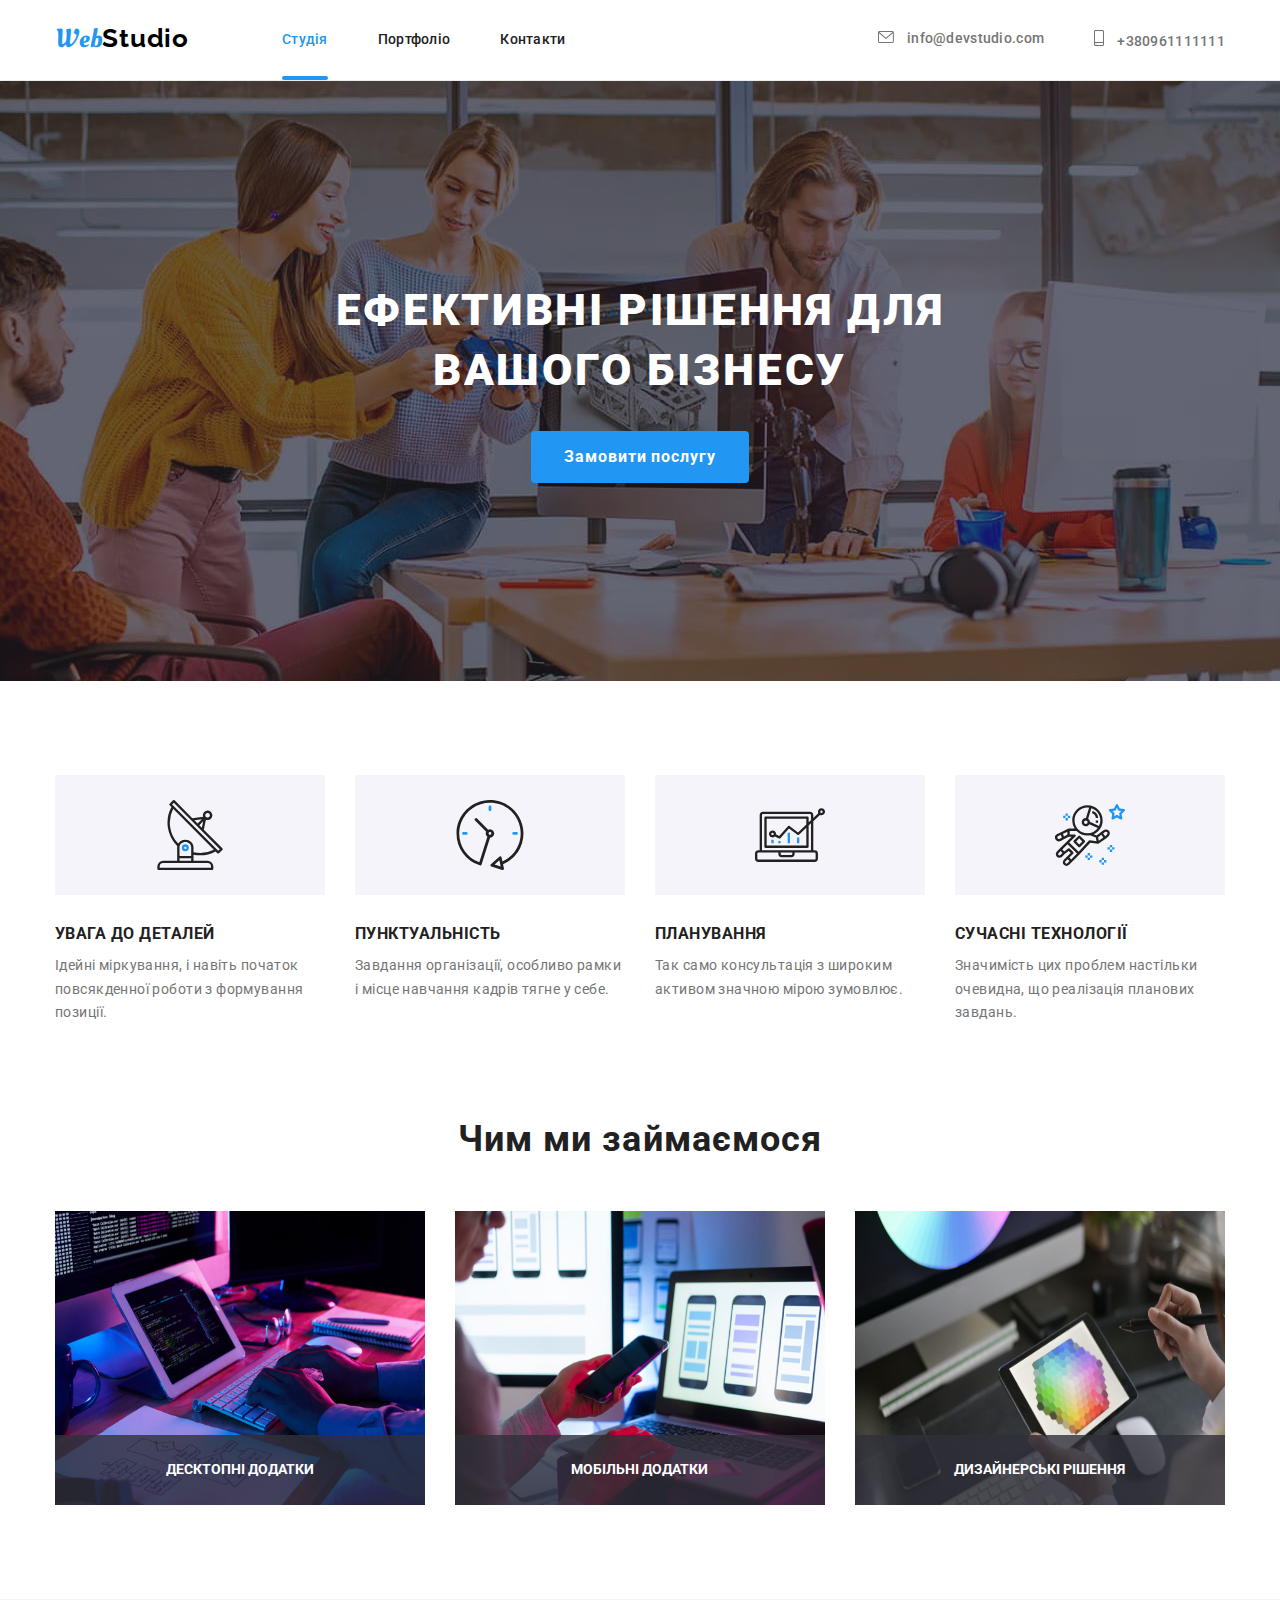
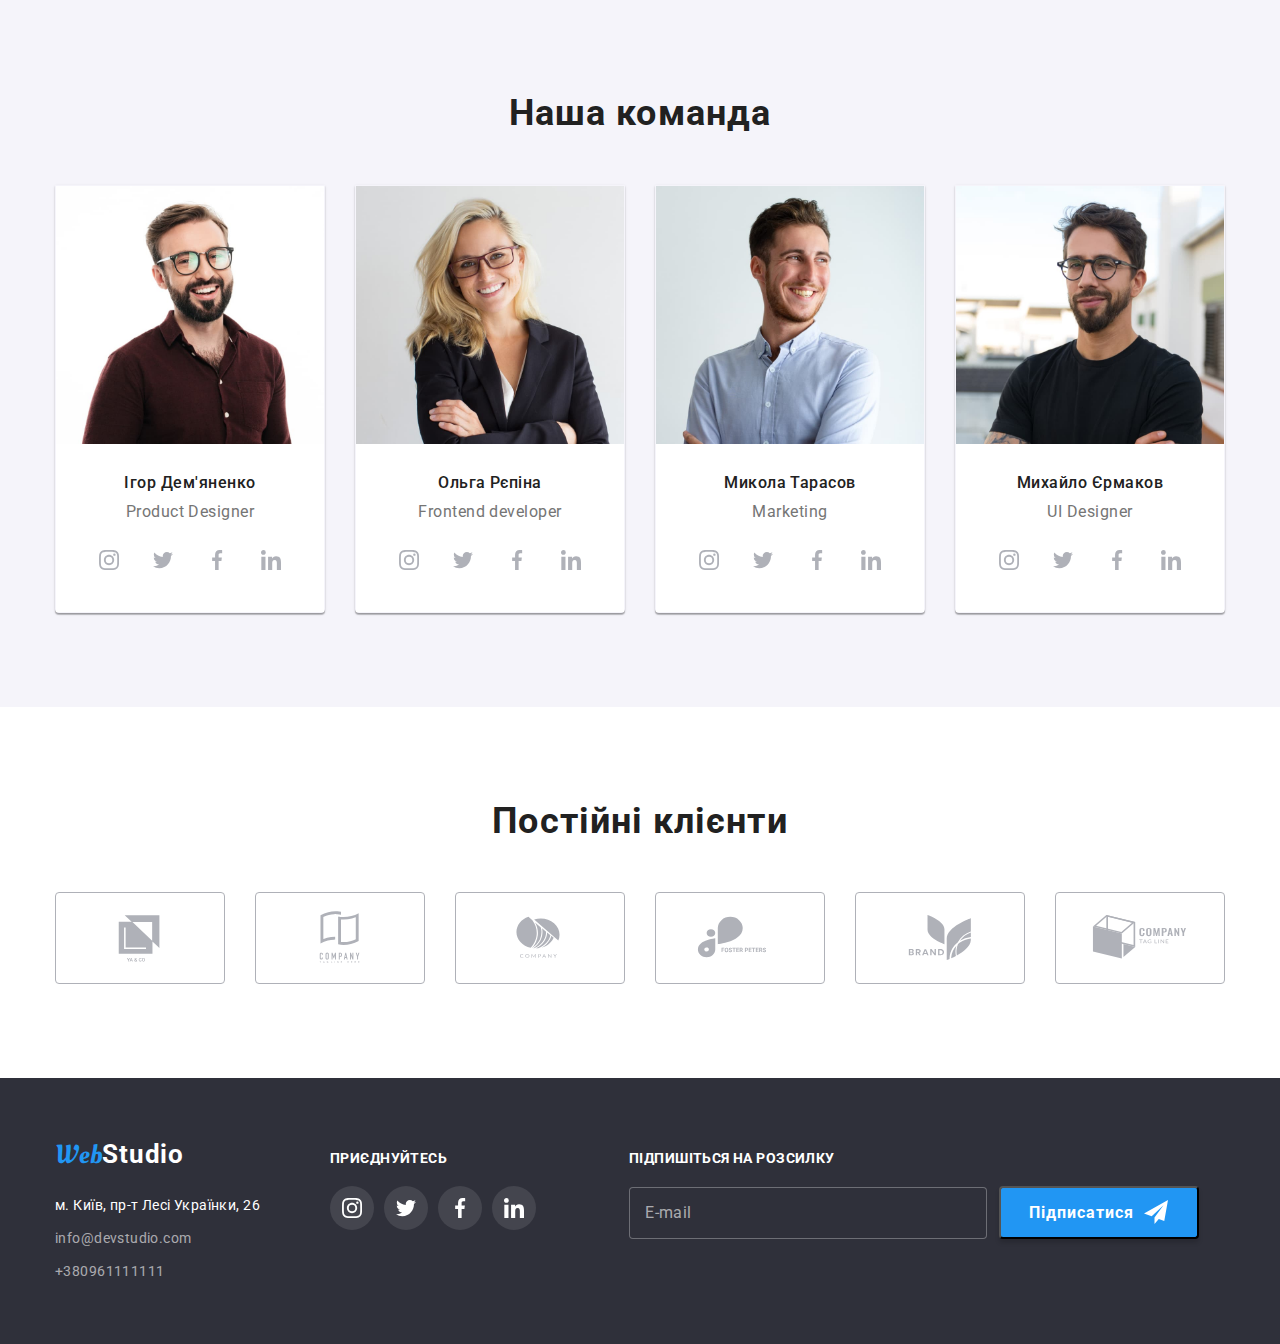
==== commit c8e8c437: "Finish" ====
--- a/index.html
+++ b/index.html
@@ -76,47 +76,72 @@
                 <use href="./img/icons.svg#icon-close"></use>
               </svg>
             </button>
-             <!-- Form-modal -->
+            <!-- Form-modal -->
             <form class="form-modal">
               <h2 class="form-name">Залиште свої дані, ми вам передзвонимо</h2>
               <label class="form-field-modal">
                 <span class="label-text-modal">Ім'я</span>
-                
-                  <svg class="icon-label-modal" width="12" height="12">
-                    <use href="./img/icons.svg#icon-man"></use>
-                  </svg>
-                
-                <input type="text" name="username" class="form-input-modal" placeholder=" ">
+
+                <svg class="icon-label-modal" width="12" height="12">
+                  <use href="./img/icons.svg#icon-man"></use>
+                </svg>
+
+                <input
+                  type="text"
+                  name="username"
+                  class="form-input-modal"
+                  placeholder=" "
+                />
               </label>
               <label class="form-field-modal">
                 <span class="label-text-modal">Телефон</span>
                 <svg class="icon-label-modal" width="13" height="13">
                   <use href="./img/icons.svg#icon-tel"></use>
                 </svg>
-                <input type="tel" name="phone-number" class="form-input-modal" placeholder=" ">
+                <input
+                  type="tel"
+                  name="phone-number"
+                  class="form-input-modal"
+                  placeholder=" "
+                />
               </label>
               <label class="form-field-modal">
                 <span class="label-text-modal">Пошта</span>
                 <svg class="icon-label-modal" width="15" height="12">
                   <use href="./img/icons.svg#icon-mail"></use>
                 </svg>
-                <input type="email" name="email" class="form-input-modal" placeholder=" ">
+                <input
+                  type="email"
+                  name="email"
+                  class="form-input-modal"
+                  placeholder=" "
+                />
               </label>
               <label>
                 <span class="label-text-modal">Коментар</span>
-                <textarea name="feedback"  class="form-input-modal area" placeholder="Введіть текст"></textarea>
+                <textarea
+                  name="feedback"
+                  class="form-input-modal area"
+                  placeholder="Введіть текст"
+                ></textarea>
               </label>
               <label class="label-license">
-                <span class="label-text-license">Погоджуюся з розсилкою та приймаю Умови договору</span>
-                <input type="checkbox" name="license" placeholder=" ">
+                <input
+                  type="checkbox"
+                  class="checkbox"
+                  name="license"
+          
+                />
+                <span class="icon-checkbox"></span>
+                <span class="label-text-license"
+                  >Погоджуюся з розсилкою та приймаю
+                  <a href="" class="text-license">Умови договору</a></span
+                >
               </label>
-              <button type="submit" class="button-form-modal">Відправити</button>
+              <button type="submit" class="button-form-modal">
+                Відправити
+              </button>
             </form>
-
-
-              
-              
-
           </div>
         </div>
       </section>
@@ -465,23 +490,27 @@
           </ul>
         </div>
 
-            <!-- FORM -->
-            <form class="form">
-              <div class="form-group">
-                <label class="form-label">
-                  <span class="label-text">Підпишіться на розсилку</span>
-                  <input type="email" name="mail" placeholder="E-mail" class="form-input">
-                </label>
-                <button type="submit" class="button-form">Підписатися
-                  <svg class="icon-form" width="24" height="24">
-                    <use href="./img/icons.svg#icon-send"></use>
-                  </svg>
-                </button>
-              </div>
-              
-            </form>
+        <!-- FORM -->
+        <form class="form">
+          <div class="form-group">
+            <label class="form-label">
+              <span class="label-text">Підпишіться на розсилку</span>
+              <input
+                type="email"
+                name="mail"
+                placeholder="E-mail"
+                class="form-input"
+              />
+            </label>
+            <button type="submit" class="button-form">
+              Підписатися
+              <svg class="icon-form" width="24" height="24">
+                <use href="./img/icons.svg#icon-send"></use>
+              </svg>
+            </button>
+          </div>
+        </form>
       </div>
-                       
     </footer>
     <script src="./js/modal.js"></script>
   </body>
--- a/css/styles.css
+++ b/css/styles.css
@@ -690,7 +690,7 @@
   letter-spacing: 0.03em;
 }
 
-                /* FORM */
+/* FORM */
 
 .form {
   margin-left: 93px;
@@ -698,41 +698,41 @@
 .form-label {
   display: flex;
   flex-direction: column;
-} 
+  margin: 0;
+}
 .form-group {
-  display:flex;
+  display: flex;
   align-items:flex-end;
 }
 .button-form {
-    font-family: inherit;
-    cursor: pointer;
-    color: var(--secondary-text-color);
-    background-color: var(--accent-color);
-    
-    font-weight: 700;
-    font-size: 16px;
-    line-height: 1.87;
-    display: flex;
-    align-items: center;
-    text-align: center;
-    letter-spacing: 0.06em;
-    margin-left: 12px;
-    box-shadow: 0px 4px 4px rgba(0, 0, 0, 0.15);
-    border-radius: 4px;
-    padding: 10px 28px;
-    min-width: 200px;
-    transition: background-color 250ms cubic-bezier(0.4, 0, 0.2, 1);
+  font-family: inherit;
+  cursor: pointer;
+  color: var(--secondary-text-color);
+  background-color: var(--accent-color);
+
+  font-weight: 700;
+  font-size: 16px;
+  line-height: 1.87;
+  display: flex;
+  align-items: center;
+  text-align: center;
+  letter-spacing: 0.06em;
+  margin-left: 12px;
+  box-shadow: 0px 4px 4px rgba(0, 0, 0, 0.15);
+  border-radius: 4px;
+  padding: 10px 28px;
+  min-width: 200px;
 }
 .label-text {
-   font-family:inherit;
-
-    font-weight: 700;
-    font-size: 14px;
-    line-height: 1.14;
-    letter-spacing: 0.03em;
-    text-transform: uppercase;
-    color:var(--secondary-text-color);
-    margin-bottom: 20px;
+  font-family: inherit;
+
+  font-weight: 700;
+  font-size: 14px;
+  line-height: 1.14;
+  letter-spacing: 0.03em;
+  text-transform: uppercase;
+  color: var(--secondary-text-color);
+  margin-bottom: 20px;
 }
 .form-input {
   padding: 15px;
@@ -742,9 +742,8 @@
   font-size: 16px;
   line-height: 1.25;
   letter-spacing: 0.03em;
-  background-color: #2F303A;
+  background-color: #2f303a;
   min-width: 358px;
-  
 }
 .form-input::placeholder {
   color: rgba(255, 255, 255, 0.6);
@@ -752,125 +751,149 @@
 .icon-form {
   fill: currentColor;
   margin-left: 10px;
-  }
-         /* Form-modal */
-  textarea {
+}
+/* Form-modal */
+textarea {
   resize: none;
-  
-  }
-    .form-input-modal.area {
-       min-height: 120px;
-       padding: 12px 16px;
-    }
-    label {
-    display: flex;
-    flex-direction: column;
-    margin-bottom: 10px;
-    position: relative;
-  }
-  
-    .form-modal {
-    padding: 40px;
-  }
-  .form-name {
-        font-weight: 700;
-        font-size: 20px;
-        line-height: 1.15;
-        text-align: center;
-    letter-spacing: 0.03em;
-    color: var(--title-text-color);  
-    margin-bottom: 12px;
-  }
-    .form-input-modal {
-      
-      min-width: 448px;
-      min-height: 40px;
-      border: 1px solid rgba(33, 33, 33, 0.2); 
-      border-radius: 4px;
-      outline: none;
-      margin: 0;
-      padding-left: 42px;
-      transition: border 250ms cubic-bezier(0.4, 0, 0.2, 1);
-  }
-    .label-text-modal {
-      font-family: inherit;
+}
+.form-input-modal.area {
+  min-height: 120px;
+  padding: 12px 16px;
+}
+label {
+  display: flex;
+  flex-direction: column;
+  margin-bottom: 10px;
+  position: relative;
+}
+
+.form-modal {
+  padding: 40px;
+}
+.form-name {
+  font-weight: 700;
+  font-size: 20px;
+  line-height: 1.15;
+  text-align: center;
+  letter-spacing: 0.03em;
+  color: var(--title-text-color);
+  margin-bottom: 12px;
+}
+.form-input-modal {
+  min-width: 448px;
+   min-height: 40px; 
+  border: 1px solid rgba(33, 33, 33, 0.2);
+  border-radius: 4px;
+  outline: none;
+  margin: 0;
+  padding-left: 42px;
+  transition: border-color 250ms cubic-bezier(0.4, 0, 0.2, 1);
+}
+.label-text-modal {
+  font-family: inherit;
   font-weight: 400;
-    font-size: 12px;
-    line-height: 1.16;
-    letter-spacing: 0.01em;
-    color: var(--primary-text-color);
-    margin-bottom: 4px;
-    text-align: left;
-    }
-    .label-text-license {
-      font-weight: 400;
-        font-size: 14px;
-        line-height: 1.71;
-        letter-spacing: 0.03em;
-        color: var(--primary-text-color);
-        
-    }
-    .label-license {
-      margin-top: 20px;
-      margin-bottom: 30px;
-    }
-        .form-input-modal.area::placeholder {
-          font-weight: 400;
-            font-size: 12px;
-            line-height: 1.16;
-            letter-spacing: 0.01em;
-            color: rgba(117, 117, 117, 0.5);
-        }
-    .button-form-modal {
-      display: block;
-      font-family: inherit;
-      cursor: pointer;
-      color: var(--secondary-text-color);
-      background-color: var(--accent-color);
-  
-      font-weight: 700;
-      font-size: 16px;
-      line-height: 1.87;
-      
-      text-align: center;
-      letter-spacing: 0.06em;
-      margin: 0 auto;
-      align-items: center;
-      
-      box-shadow: 0px 4px 4px rgba(0, 0, 0, 0.15);
-      border-radius: 4px;
-      border: transparent;
-      padding: 10px 52px;
-      min-width: 200px;
-      transition: background-color 250ms cubic-bezier(0.4, 0, 0.2, 1);
-    }
-        .button-form-modal:hover,
-        .button-form-modal:focus {
-          background-color: #188CE8;
-        }
-    .icon-label-modal {
-      fill: var(--title-text-color);
-      position: absolute;
-      top: 32px;
-      left: 15px;
-      display: inline-block;
-      transition: fill 250ms cubic-bezier(0.4, 0, 0.2, 1);
-    }
-  .form-field-modal:focus-within > .icon-label-modal {
-    fill: var(--accent-color);
-  }
-    .form-input-modal:focus-within {
-    border-color:#2196F3;
-  }
-    
-
-
-
-
-
-
-
-
+  font-size: 12px;
+  line-height: 1.16;
+  letter-spacing: 0.01em;
+  color: var(--primary-text-color);
+  margin-bottom: 4px;
+  text-align: left;
+}
+.label-text-license {
+  font-weight: 400;
+  font-size: 14px;
+  line-height: 1.71;
+  letter-spacing: 0.03em;
+  color: var(--primary-text-color);
+}
+.label-license {
+  flex-direction: row;
+  align-items: center;
+  justify-content: center;
+  margin-top: 20px;
+  margin-bottom: 30px;
+  align-items: center;
+}
+.form-input-modal.area::placeholder {
+  font-weight: 400;
+  font-size: 12px;
+  line-height: 1.16;
+  letter-spacing: 0.01em;
+  color: rgba(117, 117, 117, 0.5);
+}
+.button-form-modal {
+  display: block;
+  font-family: inherit;
+  cursor: pointer;
+  color: var(--secondary-text-color);
+  background-color: var(--accent-color);
+
+  font-weight: 700;
+  font-size: 16px;
+  line-height: 1.87;
+
+  text-align: center;
+  letter-spacing: 0.06em;
+  margin: 0 auto;
+  align-items: center;
+
+  box-shadow: 0px 4px 4px rgba(0, 0, 0, 0.15);
+  border-radius: 4px;
+  border: transparent;
+  padding: 10px 52px;
+  min-width: 200px;
+  transition: background-color 250ms cubic-bezier(0.4, 0, 0.2, 1);
+}
+.button-form-modal:hover,
+.button-form-modal:focus {
+  background-color: #188ce8;
+}
+.icon-label-modal {
+  fill: var(--title-text-color);
+  position: absolute;
+  top: 32px;
+  left: 15px;
+  display: inline-block;
+  transition: fill 250ms cubic-bezier(0.4, 0, 0.2, 1);
+}
+.form-field-modal:focus-within > .icon-label-modal {
+  fill: var(--accent-color);
+}
+.form-input-modal:focus-within {
+  border-color: #2196f3;
+}
+.checkbox {
+  position: absolute;
+  white-space: nowrap;
+  width: 1px;
+  height: 1px;
+  overflow: hidden;
+  border: 0;
+  padding: 0;
+  clip: rect(0 0 0 0);
+  clip-path: inset(50%);
+  margin: -1px;
+}
+.icon-checkbox {
+  display: inline-block;
+  width: 16px;
+  height: 15px;
+  margin-right: 8px;
+  border: 2px solid #212121;
+  border-radius: 2px;
+}
+.checkbox:checked + .icon-checkbox {
+  border-color: transparent;
+  background-color: #2196f3;
+  background-image: url('../img/icon-check.svg');
+  background-size: contain;
+  background-origin: content-box;
+  background-position: center;
+  background-repeat: no-repeat;
+}
+.text-license {
+  color: #2196f3;
+}
 
 /* .icon-link:hover,
     .icon-link:focus {
